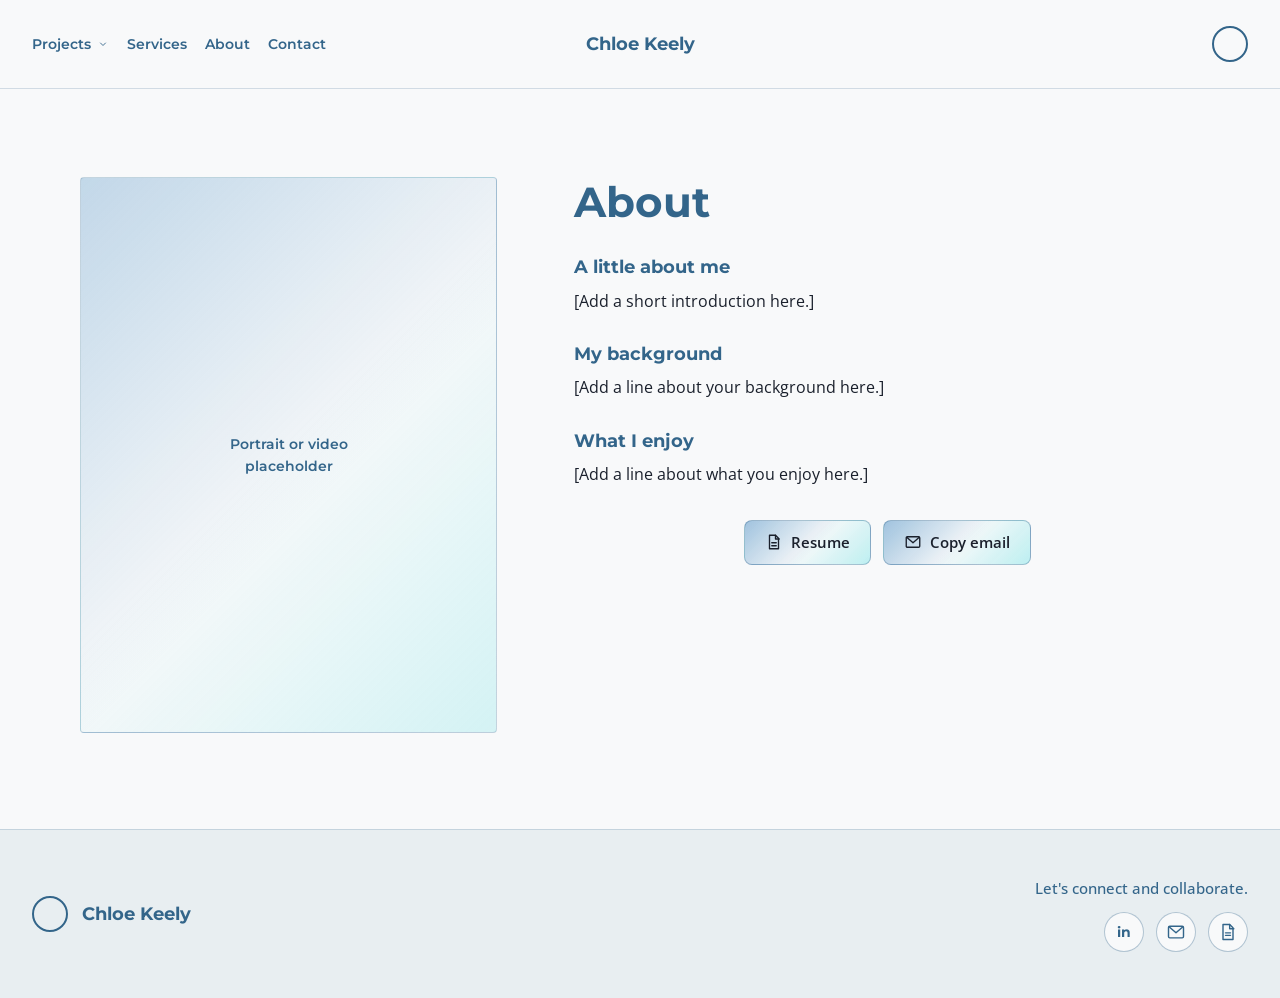
==== about.html @ 2e215265 "Mobile Header and Mobile Hover Views" ====
<!DOCTYPE html>
<html lang="en">
	<head>
		<meta charset="UTF-8">
		<meta name="viewport" content="width=device-width, initial-scale=1.0">
		<title>About | Chloe Keely</title>
		<link rel="stylesheet" href="./style.css">
	</head>
	<body>
		<header class="site-header">
			<nav class="site-nav" aria-label="Main navigation">
				<ul class="nav-links" id="main-menu">
					<li class="nav-item nav-item--dropdown">
						<a class="nav-dropdown-toggle" href="./index.html#projects">Projects<svg viewBox="0 0 24 24" aria-hidden="true" focusable="false"><path d="m7 10 5 5 5-5"></path></svg></a>
						<ul class="dropdown-menu" id="projects-menu">
							<li><a href="./portfolio-website.html#portfolio-website">Chloe Keely Portfolio Website</a></li>
							<li><a href="./friends-of-the-elephant-seal.html#friends-of-the-elephant-seal">Friends of the Elephant Seal</a></li>
							<li><a href="./meetthecreek.html#meet-the-creek">Meet the Creek</a></li>
							<li><a class="all-projects-link" href="./index.html#projects">All projects<svg viewBox="0 0 24 24" aria-hidden="true" focusable="false"><path d="M5 12h14m-6-6 6 6-6 6"></path></svg></a></li>
						</ul>
					</li>
					<li class="nav-item"><a href="./services.html">Services</a></li>
					<li><a href="./about.html">About</a></li>
					<li><a href="./index.html#contact">Contact</a></li>
				</ul>
				<a class="site-name" href="./index.html#home">Chloe Keely</a>
				<span class="nav-icon-placeholder" aria-hidden="true"></span>
				<button class="mobile-menu-toggle" type="button" aria-label="Open menu" aria-expanded="false" aria-controls="main-menu" data-mobile-menu-toggle>
					<svg viewBox="0 0 24 24" aria-hidden="true" focusable="false"><path d="M4 6h16M4 12h16M4 18h16"></path></svg>
				</button>
			</nav>
		</header>

		<main class="about-page">
			<section class="about-layout" id="about" aria-labelledby="about-title">
				<div class="about-portrait" role="img" aria-label="Portrait or video placeholder">
					<span>Portrait or video placeholder</span>
				</div>
				<div class="about-copy">
					<h1 id="about-title">About</h1>
					<section class="about-block">
						<h2>A little about me</h2>
						<p>[Add a short introduction here.]</p>
					</section>
					<section class="about-block">
						<h2>My background</h2>
						<p>[Add a line about your background here.]</p>
					</section>
					<section class="about-block">
						<h2>What I enjoy</h2>
						<p>[Add a line about what you enjoy here.]</p>
					</section>
					<div class="about-actions">
						<button class="about-action about-action--resume" type="button" disabled aria-label="Resume, PDF coming soon" title="Resume PDF coming soon"><svg viewBox="0 0 24 24" aria-hidden="true" focusable="false"><path d="M6 3h8l4 4v14H6z"></path><path d="M14 3v5h5M9 13h6M9 17h6"></path></svg><span>Resume</span></button>
						<button class="about-action about-action--copy" type="button" data-copy-email><svg viewBox="0 0 24 24" aria-hidden="true" focusable="false"><rect x="3" y="5" width="18" height="14" rx="1.5"></rect><path d="m4 6 8 7 8-7"></path></svg><span>Copy email</span></button>
					</div>
				</div>
			</section>
		</main>

		<div class="email-toast" id="email-copy-toast" role="status" aria-live="polite" aria-atomic="true" hidden>
			<svg class="email-toast-icon" viewBox="0 0 24 24" aria-hidden="true" focusable="false"><circle cx="12" cy="12" r="10"></circle><path d="m7.5 12.5 3 3 6-7"></path></svg>
			<span>Email copied to clipboard.</span>
		</div>

		<footer class="site-footer">
			<div class="footer-inner">
				<div class="footer-brand">
					<span class="nav-icon-placeholder" aria-hidden="true"></span>
					<span class="footer-name">Chloe Keely</span>
				</div>
				<div class="footer-contact">
					<p>Let's connect and collaborate.</p>
					<div class="footer-icons" role="group" aria-label="Contact icon placeholders">
						<span class="footer-icon-placeholder" role="img" aria-label="LinkedIn icon placeholder"><span aria-hidden="true">in</span></span>
						<span class="footer-icon-placeholder" role="img" aria-label="Email icon placeholder">
							<svg viewBox="0 0 24 24" aria-hidden="true" focusable="false">
								<rect x="3" y="5" width="18" height="14" rx="1.5"></rect>
								<path d="m4 6 8 7 8-7"></path>
							</svg>
						</span>
						<span class="footer-icon-placeholder" role="img" aria-label="Resume PDF icon placeholder">
							<svg viewBox="0 0 24 24" aria-hidden="true" focusable="false">
								<path d="M6 3h8l4 4v14H6z"></path>
								<path d="M14 3v5h5M9 13h6M9 16h6"></path>
							</svg>
						</span>
					</div>
				</div>
			</div>
		</footer>
		<script src="./script.js" defer></script>
	</body>
</html>
---- style.css ----
@import url('https://fonts.googleapis.com/css2?family=Montserrat:wght@600;700&family=Open+Sans:wght@400;500&display=swap');

:root {
	color-scheme: light;
	--color-canvas: #F8F9FA;
	--color-text: #1A202C;
	--color-structure: #33658A;
	--color-container: #33658A;
	--color-spotlight: #55DDE0;
	--color-interactive: #55DDE0;
	--font-body: 'Open Sans', sans-serif;
	--font-heading: 'Montserrat', sans-serif;
}

*,
*::before,
*::after {
	box-sizing: border-box;
}

html {
	min-width: 320px;
	scroll-behavior: smooth;
}

body {
	min-height: 100vh;
	margin: 0;
	background: var(--color-canvas);
	color: var(--color-text);
	font-family: var(--font-body);
	font-size: 16px;
	font-weight: 400;
	line-height: 1.6;
}

a {
	color: inherit;
	text-decoration: none;
}

a:focus-visible {
	outline: 3px solid var(--color-interactive);
	outline-offset: 4px;
}

.site-header {
	position: relative;
	z-index: 2;
	border-bottom: 1px solid rgb(51 101 138 / 20%);
}

.site-footer {
	border-top: 1px solid rgb(51 101 138 / 20%);
	background: #E8EEF1;
}

.footer-inner {
	display: flex;
	width: min(100% - 64px, 1280px);
	min-height: 168px;
	margin-inline: auto;
	padding-block: 32px;
	align-items: center;
	justify-content: space-between;
	gap: 32px;
}

.footer-brand {
	display: flex;
	align-items: center;
	gap: 14px;
}

.footer-name {
	color: var(--color-structure);
	font-family: var(--font-heading);
	font-size: 18px;
	font-weight: 700;
}

.footer-contact {
	display: flex;
	flex-direction: column;
	align-items: flex-end;
	gap: 12px;
}

.footer-contact p {
	margin: 0;
	color: var(--color-structure);
	font-size: 15px;
	font-weight: 500;
}

.footer-icons {
	display: flex;
	align-items: center;
	gap: 12px;
}

.footer-icon-placeholder {
	display: grid;
	width: 40px;
	height: 40px;
	place-items: center;
	border: 1px solid rgb(51 101 138 / 36%);
	border-radius: 50%;
	background: var(--color-canvas);
	color: var(--color-structure);
}

.footer-icon-placeholder > span {
	font-family: var(--font-heading);
	font-size: 14px;
	font-weight: 700;
}

.footer-icon-placeholder svg {
	width: 20px;
	height: 20px;
	fill: none;
	stroke: currentColor;
	stroke-linecap: round;
	stroke-linejoin: round;
	stroke-width: 1.7;
}

.site-nav {
	display: grid;
	width: min(100% - 64px, 1280px);
	min-height: 88px;
	margin-inline: auto;
	grid-template-columns: minmax(0, 1fr) auto minmax(0, 1fr);
	align-items: center;
}

.nav-links {
	display: flex;
	align-items: center;
	gap: 18px;
	margin: 0;
	padding: 0;
	list-style: none;
}

.nav-links > li {
	position: relative;
}

.nav-links > li > a,
.nav-dropdown-toggle,
.site-name {
	color: var(--color-structure);
	font-family: var(--font-heading);
	font-size: 14px;
	font-weight: 600;
}

.nav-links > li > a {
	display: inline-block;
	padding-block: 12px;
	transition: color 160ms ease;
}

.nav-dropdown-toggle {
	display: inline-flex;
	align-items: center;
	gap: 6px;
	padding: 12px 0;
	border: 0;
	background: transparent;
	cursor: pointer;
	transition: color 160ms ease;
}

.nav-links > li > a.nav-dropdown-toggle {
	display: inline-flex;
	padding-block: 12px;
}

.nav-dropdown-toggle svg {
	width: 12px;
	height: 12px;
	fill: none;
	stroke: currentColor;
	stroke-linecap: round;
	stroke-linejoin: round;
	stroke-width: 1.8;
	transition: transform 160ms ease;
}

.nav-item--dropdown.is-open > .nav-dropdown-toggle svg,
.nav-item--dropdown:has(> a.nav-dropdown-toggle:focus-visible) > .nav-dropdown-toggle svg {
	transform: rotate(180deg);
}

.nav-links > li > a:focus-visible,
.nav-dropdown-toggle:focus-visible {
	color: var(--color-container);
	font-weight: 700;
}

.site-name {
	justify-self: center;
	white-space: nowrap;
	font-size: 18px;
	font-weight: 700;
}

.nav-icon-placeholder {
	width: 36px;
	height: 36px;
	justify-self: end;
	border: 2px solid var(--color-structure);
	border-radius: 50%;
}

.dropdown-menu {
	position: absolute;
	top: 100%;
	left: -16px;
	display: grid;
	min-width: 190px;
	margin: 0;
	padding: 8px;
	border: 1px solid rgb(51 101 138 / 24%);
	border-radius: 4px;
	background: var(--color-canvas);
	box-shadow: 0 12px 28px rgb(51 101 138 / 12%);
	list-style: none;
	opacity: 0;
	pointer-events: none;
	transform: translateY(6px);
	transition: opacity 160ms ease, transform 160ms ease;
	visibility: hidden;
}

.nav-item--dropdown.is-open .dropdown-menu,
.nav-item--dropdown:has(> a.nav-dropdown-toggle:focus-visible) .dropdown-menu {
	opacity: 1;
	pointer-events: auto;
	transform: translateY(0);
	visibility: visible;
}

@media (hover: hover) and (pointer: fine) and (min-width: 761px) {
	.nav-item--dropdown:hover > .nav-dropdown-toggle svg {
		transform: rotate(180deg);
	}

	.nav-links > li > a:hover,
	.nav-dropdown-toggle:hover,
	.site-name:hover {
		color: var(--color-container);
		font-weight: 700;
	}

	.nav-item--dropdown:hover .dropdown-menu {
		opacity: 1;
		pointer-events: auto;
		transform: translateY(0);
		visibility: visible;
	}
}

.dropdown-menu a {
	display: block;
	padding: 8px 10px;
	border-radius: 2px;
	color: var(--color-text);
	font-size: 14px;
	line-height: 1.4;
}

.dropdown-menu .all-projects-link {
	display: flex;
	align-items: center;
	justify-content: flex-start;
	gap: 6px;
}

.all-projects-link svg {
	flex: 0 0 16px;
	width: 16px;
	height: 16px;
	fill: none;
	stroke: currentColor;
	stroke-linecap: round;
	stroke-linejoin: round;
	stroke-width: 1.8;
}

.dropdown-menu a:focus-visible {
	background:
		linear-gradient(135deg, rgb(38 120 183 / 26%), transparent 58%),
		linear-gradient(315deg, rgb(85 221 224 / 22%), transparent 52%),
		var(--color-canvas);
	color: var(--color-structure);
	font-weight: 700;
}

@media (hover: hover) and (pointer: fine) and (min-width: 761px) {
	.dropdown-menu a:hover {
		background:
			linear-gradient(135deg, rgb(38 120 183 / 26%), transparent 58%),
			linear-gradient(315deg, rgb(85 221 224 / 22%), transparent 52%),
			var(--color-canvas);
		color: var(--color-structure);
		font-weight: 700;
	}
}

.hero {
	padding: 104px 24px 92px;
	background:
		linear-gradient(to bottom, transparent 78%, var(--color-canvas) 100%),
		linear-gradient(135deg, rgb(38 120 183 / 16%), transparent 58%),
		linear-gradient(315deg, rgb(85 221 224 / 22%), transparent 52%),
		var(--color-canvas);
	text-align: center;
}

.project-page {
	width: min(100%, 1280px);
	margin-inline: auto;
	padding-inline: clamp(16px, 4vw, 64px);
}

.about-page {
	width: min(100% - 64px, 1120px);
	margin-inline: auto;
}

.about-layout {
	display: grid;
	grid-template-columns: minmax(220px, 0.8fr) minmax(0, 1.2fr);
	align-items: start;
	gap: clamp(32px, 6vw, 80px);
	padding-block: clamp(48px, 8vw, 88px) 96px;
}

.about-portrait {
	display: grid;
	width: 100%;
	aspect-ratio: 3 / 4;
	place-items: center;
	border: 1px solid rgb(51 101 138 / 24%);
	border-radius: 4px;
	background:
		linear-gradient(135deg, rgb(38 120 183 / 26%), transparent 58%),
		linear-gradient(315deg, rgb(85 221 224 / 22%), transparent 52%),
		var(--color-canvas);
	color: var(--color-structure);
	text-align: center;
}

.about-portrait span {
	max-width: 18ch;
	padding: 20px;
	font-family: var(--font-heading);
	font-size: 14px;
	font-weight: 600;
}

.about-copy h1 {
	margin: 0;
	color: var(--color-structure);
	font-family: var(--font-heading);
	font-size: 42px;
	font-weight: 700;
	line-height: 1.2;
}

.about-block {
	margin-top: 28px;
}

.about-block h2 {
	margin: 0 0 8px;
	color: var(--color-structure);
	font-family: var(--font-heading);
	font-size: 18px;
	font-weight: 700;
	line-height: 1.4;
}

.about-block p {
	margin: 0;
	font-size: 16px;
	line-height: 1.6;
}

.about-actions {
	display: flex;
	justify-content: center;
	flex-wrap: wrap;
	gap: 12px;
	margin-top: 32px;
}

.about-action {
	display: inline-flex;
	min-width: 124px;
	padding: 11px 20px;
	align-items: center;
	justify-content: center;
	gap: 8px;
	border: 1px solid var(--color-container);
	border-radius: 8px;
	background: var(--color-container);
	color: #FFFFFF;
	font-family: var(--font-body);
	font-size: 15px;
	font-weight: 600;
	line-height: 1.4;
}

.about-action svg {
	flex: 0 0 18px;
	width: 18px;
	height: 18px;
	fill: none;
	stroke: currentColor;
	stroke-linecap: round;
	stroke-linejoin: round;
	stroke-width: 1.8;
}

.about-action--copy {
	border-color: rgb(51 101 138 / 36%);
	background:
		linear-gradient(135deg, rgb(38 120 183 / 42%), transparent 58%),
		linear-gradient(315deg, rgb(85 221 224 / 36%), transparent 52%),
		var(--color-canvas);
	color: var(--color-text);
}

button.about-action:not(:disabled) {
	cursor: pointer;
}

button.about-action:hover {
	border-color: var(--color-interactive);
	background: var(--color-interactive);
	color: var(--color-text);
}

.about-action:focus-visible {
	outline: 3px solid var(--color-interactive);
	outline-offset: 3px;
}

.about-action:disabled {
	border-color: rgb(51 101 138 / 36%);
	background: #E8EEF1;
	color: var(--color-structure);
}

.about-action--resume:disabled {
	background:
		linear-gradient(135deg, rgb(38 120 183 / 42%), transparent 58%),
		linear-gradient(315deg, rgb(85 221 224 / 36%), transparent 52%),
		var(--color-canvas);
	color: var(--color-text);
}

.email-toast[hidden] {
	display: none;
}

.email-toast {
	position: fixed;
	right: 24px;
	bottom: 24px;
	z-index: 5;
	display: flex;
	max-width: min(400px, calc(100vw - 32px));
	align-items: center;
	gap: 10px;
	padding: 14px 18px;
	border: 1px solid rgb(51 101 138 / 20%);
	border-radius: 8px;
	background: #FFFFFF;
	box-shadow: 0 8px 24px rgb(51 101 138 / 16%);
	color: var(--color-text);
	opacity: 0;
	transform: translateY(8px);
	transition: opacity 180ms ease, transform 180ms ease;
}

.email-toast.is-visible {
	opacity: 1;
	transform: translateY(0);
}

.email-toast-icon {
	flex: 0 0 20px;
	width: 20px;
	height: 20px;
	fill: none;
	stroke: #237A57;
	stroke-linecap: round;
	stroke-linejoin: round;
	stroke-width: 1.8;
}

.project-hero {
	display: grid;
	grid-template-columns: minmax(0, 1.05fr) minmax(280px, 0.95fr);
	align-items: center;
	gap: clamp(32px, 6vw, 80px);
	padding-block: 80px 64px;
}

.project-hero h1 {
	margin: 0;
	color: var(--color-structure);
	font-family: var(--font-heading);
	font-size: 48px;
	font-weight: 700;
	line-height: 1.2;
}

.project-hero p {
	max-width: 66ch;
	margin: 20px 0 0;
	font-size: 18px;
	line-height: 1.65;
}

.project-hero-media {
	display: grid;
	width: 100%;
	aspect-ratio: 4 / 3;
	place-items: center;
	border: 1px solid rgb(51 101 138 / 24%);
	border-radius: 4px;
	background:
		linear-gradient(135deg, rgb(38 120 183 / 26%), transparent 58%),
		linear-gradient(315deg, rgb(85 221 224 / 22%), transparent 52%),
		var(--color-canvas);
	color: var(--color-structure);
}

.project-hero-media span {
	font-family: var(--font-heading);
	font-size: 14px;
	font-weight: 600;
}

.project-facts {
	display: grid;
	grid-template-columns: repeat(3, minmax(0, 1fr));
	gap: 20px;
}

.project-fact {
	min-height: 168px;
	padding: 24px;
	border: 1px solid rgb(51 101 138 / 24%);
	border-top: 4px solid var(--color-interactive);
	border-radius: 4px;
	background: #FFFFFF;
	text-align: center;
}

.project-fact h2 {
	margin: 0;
	color: var(--color-structure);
	font-family: var(--font-heading);
	font-size: 18px;
	font-weight: 700;
	line-height: 1.4;
}

.project-fact p {
	margin: 12px 0 0;
	font-size: 15px;
	line-height: 1.55;
}

.project-overview {
	display: grid;
	grid-template-columns: minmax(180px, 1fr) minmax(0, 2fr);
	gap: 32px;
	margin-top: 64px;
	padding-block: 32px 40px;
	border-top: 1px solid rgb(51 101 138 / 24%);
	border-bottom: 1px solid rgb(51 101 138 / 24%);
}

.project-overview h2 {
	margin: 0;
	color: var(--color-structure);
	font-family: var(--font-heading);
	font-size: 28px;
	font-weight: 700;
	line-height: 1.3;
}

.project-overview p {
	max-width: 68ch;
	margin: 0;
	font-size: 16px;
	line-height: 1.7;
}

.project-copy-section {
	max-width: 76ch;
}

.project-detail-section {
	padding-block: 40px;
}

.project-copy-section h2 {
	margin: 0;
	color: var(--color-structure);
	font-family: var(--font-heading);
	font-size: 28px;
	font-weight: 700;
	line-height: 1.3;
}

.project-copy-section p {
	margin: 16px 0 0;
	font-size: 16px;
	line-height: 1.7;
}

.services-page {
	width: min(100% - 64px, 1120px);
	margin-inline: auto;
}

.services-overview {
	position: relative;
	isolation: isolate;
}

.services-overview::before {
	position: absolute;
	z-index: -1;
	top: 0;
	bottom: 0;
	left: 50%;
	width: 100vw;
	transform: translateX(-50%);
	background:
		linear-gradient(to bottom, transparent 78%, var(--color-canvas) 100%),
		linear-gradient(135deg, rgb(38 120 183 / 16%), transparent 58%),
		linear-gradient(315deg, rgb(85 221 224 / 22%), transparent 52%),
		var(--color-canvas);
	content: "";
}

.services-hero {
	display: grid;
	grid-template-columns: 1fr;
	align-items: start;
	gap: 16px;
	padding-block: 80px 32px;
}

.services-hero h1 {
	margin: 0;
	color: var(--color-structure);
	font-family: var(--font-heading);
	font-size: 48px;
	font-weight: 700;
	line-height: 1.2;
}

.services-hero p {
	margin: 0;
	font-size: 18px;
	line-height: 1.65;
}

.service-list {
	display: grid;
	grid-template-columns: repeat(3, minmax(0, 1fr));
	gap: 20px;
	padding-block: 16px 72px;
}

.service-card {
	min-height: 220px;
	padding: 28px 24px;
	border: 1px solid rgb(51 101 138 / 24%);
	border-top: 4px solid var(--service-color, var(--color-interactive));
	border-radius: 4px;
	background: #FFFFFF;
	text-align: center;
}

.service-card--ux-design {
	--service-color: #736ED1;
}

.service-card--content-design {
	--service-color: #1B8BBB;
}

.service-card--technical-writing {
	--service-color: #08A5A3;
}

.service-card h2 {
	margin: 0;
	color: var(--service-color, var(--color-structure));
	font-family: var(--font-heading);
	font-size: 20px;
	font-weight: 700;
	line-height: 1.4;
}

.service-card p {
	margin: 14px 0 0;
	font-size: 15px;
	line-height: 1.6;
}

.work-history {
	padding-block: 40px 80px;
	border-top: 1px solid rgb(51 101 138 / 24%);
}

.work-history > h2 {
	margin: 0 0 28px;
	color: var(--color-structure);
	font-family: var(--font-heading);
	font-size: 32px;
	font-weight: 700;
	line-height: 1.3;
}

.experience + .experience {
	margin-top: 32px;
}

.experience-header {
	display: grid;
	grid-template-columns: auto auto minmax(0, 1fr);
	align-items: center;
	gap: 12px;
	margin-bottom: 16px;
}

.experience-heading {
	min-width: 0;
}

.experience-header h3 {
	margin: 0;
	color: #2678B7;
	font-family: var(--font-heading);
	font-size: 20px;
	font-weight: 700;
	line-height: 1.4;
}

.experience-dates {
	margin: 0;
	justify-self: end;
	padding: 6px 12px;
	border: 1px solid rgb(51 101 138 / 36%);
	border-radius: 999px;
	background: transparent;
	color: var(--color-text);
	font-size: 13px;
	font-weight: 400;
	line-height: 1.4;
	text-align: center;
	white-space: nowrap;
}

.experience-description {
	padding: 22px 24px;
	border: 1px solid rgb(51 101 138 / 24%);
	border-radius: 4px;
	background: #FFFFFF;
}

.experience-summary {
	margin: 0;
	font-size: 15px;
	line-height: 1.6;
}

.experience-description details {
	margin-top: 12px;
}

.experience-description summary {
	display: flex;
	width: fit-content;
	align-items: center;
	gap: 8px;
	color: #2678B7;
	cursor: pointer;
	font-size: 14px;
	font-weight: 600;
}

.experience-description summary::after {
	content: "+";
	font-size: 18px;
	line-height: 1;
}

.experience-description details[open] summary::after {
	content: "-";
}

.experience-description details ul {
	display: grid;
	gap: 8px;
	margin: 14px 0 0;
	padding-left: 20px;
	font-size: 14px;
}

.experience-meta,
.experience-meta-group {
	display: flex;
	align-items: center;
	flex-wrap: wrap;
	gap: 8px;
}

.experience-meta {
	justify-content: space-between;
	gap: 14px 24px;
	margin-top: 18px;
	padding-top: 16px;
	border-top: 1px solid rgb(51 101 138 / 24%);
}

.experience-meta-group {
	gap: 8px;
}

.experience-tags {
	display: flex;
	align-items: center;
	gap: 6px;
}

.experience-label {
	font-size: 13px;
	font-weight: 700;
}

.project-link {
	color: #2678B7;
	font-size: 13px;
	font-weight: 600;
	line-height: 1.3;
	text-decoration: underline;
	text-underline-offset: 3px;
}

.tag-label {
	display: grid;
	width: 28px;
	height: 28px;
	flex: 0 0 28px;
	place-items: center;
	border: 1px solid var(--service-color);
	border-radius: 4px;
	background:
		linear-gradient(135deg, rgb(var(--service-color-rgb) / 14%) 0%, transparent 78%),
		#F8F9FA;
	color: var(--service-color);
	font-family: var(--font-heading);
	font-size: 12px;
	font-weight: 700;
	line-height: 1;
}

.tag-label--design {
	--service-color: #736ED1;
	--service-color-rgb: 115 110 209;
}

.tag-label--content-design {
	--service-color: #1B8BBB;
	--service-color-rgb: 27 139 187;
}

.tag-label--technical-writing {
	--service-color: #08A5A3;
	--service-color-rgb: 8 165 163;
}

.project-link:hover {
	color: var(--color-structure);
}

.project-link:focus-visible,
.experience-description summary:focus-visible {
	outline: 3px solid var(--color-interactive);
	outline-offset: 3px;
}

.project-timeline {
	position: relative;
	margin: 16px 0 0;
	padding: 0;
	list-style: none;
}

.project-timeline::before {
	position: absolute;
	top: 22px;
	bottom: 22px;
	left: 21px;
	width: 2px;
	background: rgb(51 101 138 / 35%);
	content: "";
}

.timeline-stage {
	position: relative;
	display: grid;
	grid-template-columns: 44px minmax(0, 1fr);
	column-gap: 20px;
	padding-bottom: 28px;
}

.timeline-stage:last-child {
	padding-bottom: 0;
}

.timeline-number {
	position: relative;
	z-index: 1;
	display: grid;
	width: 44px;
	height: 44px;
	place-items: center;
	border-radius: 50%;
	background: #2678B7;
	color: var(--color-canvas);
	font-family: var(--font-heading);
	font-size: 16px;
	font-weight: 700;
}

.timeline-entry {
	min-width: 0;
	padding-top: 7px;
}

.timeline-entry h3 {
	margin: 0;
	color: var(--color-structure);
	font-family: var(--font-heading);
	font-size: 20px;
	font-weight: 700;
	line-height: 1.4;
}

.timeline-details {
	margin-top: 14px;
}

.timeline-details > :first-child {
	margin-top: 0;
}

.timeline-details > :last-child {
	margin-bottom: 0;
}

.timeline-details img,
.timeline-details video {
	display: block;
	max-width: 100%;
	height: auto;
}

.timeline-details figure {
	max-width: 100%;
	margin-inline: 0;
}

.hero h1 {
	margin: 0;
	color: var(--color-structure);
	font-family: var(--font-heading);
	font-size: 42px;
	font-weight: 700;
	line-height: 1.2;
}

.hero-subtitle {
	margin: 16px 0 0;
	color: var(--color-text);
	font-size: 16px;
	line-height: 1.6;
}

.portfolio {
	display: grid;
	width: min(100% - 64px, 1040px);
	margin: 0 auto;
	padding-bottom: 104px;
	grid-template-columns: repeat(2, minmax(0, 1fr));
	gap: 28px;
}

.project-card {
	position: relative;
	overflow: hidden;
	min-width: 0;
	border: 1px solid rgb(51 101 138 / 36%);
	border-radius: 4px;
	background: #E8EEF1;
	aspect-ratio: 4 / 3;
	isolation: isolate;
}

.project-card-link {
	position: absolute;
	inset: 0;
	display: block;
	color: inherit;
	text-decoration: none;
}

.project-image {
	position: absolute;
	inset: 0;
	background: var(--color-canvas);
}

.project-tag {
	display: inline-flex;
	width: fit-content;
	align-items: center;
	padding: 4px 9px;
	border-radius: 2px;
	background: var(--color-spotlight);
	color: var(--color-structure);
	font-family: var(--font-heading);
	font-size: 12px;
	font-weight: 700;
	letter-spacing: 0.05em;
	line-height: 1.4;
}

.project-description {
	position: absolute;
	inset: 0;
	display: flex;
	flex-direction: column;
	justify-content: center;
	padding: 32px;
	background:
		linear-gradient(135deg, rgb(38 120 183 / 26%), transparent 58%),
		linear-gradient(315deg, rgb(85 221 224 / 22%), transparent 52%),
		var(--color-canvas);
	color: var(--color-structure);
	opacity: 0;
	transition: opacity 200ms ease;
}

.project-card:hover .project-description,
.project-card:focus-within .project-description {
	opacity: 1;
}

.project-description h2 {
	margin: 0 0 12px;
	color: var(--color-structure);
	font-family: var(--font-heading);
	font-size: 28px;
	font-weight: 600;
	line-height: 1.3;
}

.project-description p {
	max-width: 38ch;
	margin: 0;
	font-size: 16px;
	line-height: 1.6;
}

@media (max-width: 960px) {
	.site-nav {
		width: min(100% - 40px, 600px);
		min-height: 76px;
		grid-template-columns: minmax(0, 1fr) auto minmax(0, 1fr);
		row-gap: 0;
	}

	.nav-links {
		grid-column: 1 / -1;
		grid-row: 2;
		justify-content: center;
		gap: clamp(14px, 4vw, 28px);
		padding-bottom: 14px;
	}

	.site-name {
		grid-column: 2;
		grid-row: 1;
		justify-self: center;
	}

	.nav-icon-placeholder {
		grid-column: 3;
		grid-row: 1;
	}

	.footer-inner {
		width: min(100% - 40px, 600px);
		min-height: 148px;
	}
}

@media (max-width: 760px) {

	.hero {
		padding-block: 76px 68px;
	}

	.portfolio {
		width: min(100% - 40px, 600px);
		gap: 20px;
	}

	.project-description {
		padding: 24px;
	}

	.project-description h2 {
		font-size: 24px;
	}

	.project-hero {
		grid-template-columns: 1fr;
		gap: 28px;
		padding-block: 64px 48px;
	}

	.services-page {
		width: min(100% - 40px, 600px);
	}

	.services-hero {
		grid-template-columns: 1fr;
		gap: 20px;
		padding-block: 60px 24px;
	}

	.services-overview::before {
		bottom: 0;
	}

	.services-hero h1 {
		font-size: 40px;
	}

	.services-hero p {
		font-size: 16px;
	}

	.services-page .experience-header {
		grid-template-columns: max-content max-content;
		justify-content: start;
		gap: 8px;
	}

	.services-page .experience-tags {
		gap: 4px;
	}

	.services-page .experience-dates {
		grid-column: 1 / -1;
		justify-self: start;
		padding: 0;
		border: 0;
		text-align: left;
		white-space: normal;
	}

	.services-page .tag-label {
		width: 24px;
		height: 24px;
		flex-basis: 24px;
		font-size: 10px;
	}

	.service-list {
		grid-template-columns: 1fr;
		gap: 14px;
		padding-block: 12px 48px;
	}

	.service-card {
		min-height: 0;
		padding: 24px 20px;
	}

	.work-history {
		padding-block: 32px 56px;
	}

	.work-history > h2 {
		margin-bottom: 20px;
		font-size: 28px;
	}

	.experience-description {
		padding: 18px;
	}

	.experience-meta {
		align-items: flex-start;
		flex-direction: column;
	}

	.about-page {
		width: min(100% - 40px, 600px);
	}

	.about-layout {
		grid-template-columns: minmax(0, 1fr);
		gap: 32px;
		padding-block: 44px 64px;
	}

	.about-portrait {
		width: min(100%, 280px);
		margin-inline: auto;
	}

	.about-copy h1 {
		font-size: 36px;
	}

	.project-facts {
		gap: 14px;
	}

	.project-fact {
		min-height: 0;
		padding: 20px 16px;
	}

	.project-overview {
		grid-template-columns: 1fr;
		gap: 16px;
		margin-top: 40px;
		padding-block: 28px 32px;
	}

	.timeline-stage {
		column-gap: 16px;
		padding-bottom: 24px;
	}

	.project-detail-section {
		padding-block: 32px;
	}
}

@media (max-width: 360px) {
	.services-page .experience-header {
		column-gap: 6px;
	}

	.services-page .experience-header h3 {
		font-size: 18px;
	}

	.services-page .experience-tags {
		gap: 3px;
	}

	.services-page .tag-label {
		width: 20px;
		height: 20px;
		flex-basis: 20px;
		font-size: 10px;
	}
}

@media (max-width: 520px) {
	.footer-inner {
		width: calc(100% - 32px);
		padding-block: 28px;
		align-items: flex-start;
		flex-direction: column;
		gap: 24px;
	}

	.footer-contact {
		align-items: flex-start;
	}

	.site-nav {
		width: calc(100% - 32px);
	}

	.nav-links {
		justify-content: space-between;
		gap: 8px;
	}

	.nav-links > li > a {
		font-size: 12px;
	}

	.nav-dropdown-toggle {
		font-size: 12px;
	}

	.about-page {
		width: calc(100% - 32px);
	}

	.about-layout {
		padding-block: 36px 48px;
	}

	.email-toast {
		right: 16px;
		bottom: 16px;
		left: 16px;
		max-width: none;
		padding: 12px 14px;
	}

	.hero {
		padding-block: 64px 56px;
	}

	.hero h1 {
		font-size: 36px;
	}

	.project-hero {
		padding-block: 52px 40px;
	}

	.project-hero h1 {
		font-size: 36px;
	}

	.project-hero p {
		margin-top: 16px;
		font-size: 16px;
	}

	.project-facts {
		grid-template-columns: 1fr;
		gap: 12px;
	}

	.project-fact {
		padding: 18px 16px;
	}

	.project-fact p {
		max-width: 36ch;
		margin-inline: auto;
	}

	.project-overview h2 {
		font-size: 24px;
	}

	.project-copy-section h2 {
		font-size: 24px;
	}

	.timeline-stage {
		grid-template-columns: 40px minmax(0, 1fr);
		column-gap: 12px;
		padding-bottom: 20px;
	}

	.project-timeline::before {
		left: 19px;
	}

	.timeline-number {
		width: 40px;
		height: 40px;
		font-size: 15px;
	}

	.timeline-entry {
		padding-top: 5px;
	}

	.timeline-entry h3 {
		font-size: 18px;
	}

	.timeline-details {
		margin-top: 10px;
	}

	.portfolio {
		width: calc(100% - 32px);
		grid-template-columns: 1fr;
		gap: 18px;
		padding-bottom: 64px;
	}

	.project-card {
		aspect-ratio: 4 / 3;
	}
}

@media (hover: none), (max-width: 760px) {
	.project-description {
		justify-content: flex-end;
		padding: 24px;
		background:
			linear-gradient(135deg, rgb(38 120 183 / 26%), transparent 58%),
			linear-gradient(315deg, rgb(85 221 224 / 22%), transparent 52%),
			var(--color-canvas);
		opacity: 1;
	}

	.project-description h2 {
		margin-bottom: 6px;
		font-size: 24px;
	}

	.project-description p {
		font-size: 14px;
		line-height: 1.4;
	}
}

@media (prefers-reduced-motion: reduce) {
	*,
	*::before,
	*::after {
		scroll-behavior: auto !important;
		transition-duration: 0.01ms !important;
	}
}

.mobile-menu-toggle {
	display: none;
	width: 44px;
	height: 44px;
	padding: 9px;
	place-items: center;
	border: 1px solid rgb(51 101 138 / 36%);
	border-radius: 4px;
	background: transparent;
	color: var(--color-structure);
	cursor: pointer;
}

.mobile-menu-toggle svg {
	width: 24px;
	height: 24px;
	fill: none;
	stroke: currentColor;
	stroke-linecap: round;
	stroke-width: 2;
}

.mobile-menu-toggle:focus-visible {
	outline: 3px solid var(--color-interactive);
	outline-offset: 3px;
}

@media (max-width: 760px) {
	.site-nav {
		grid-template-columns: 44px minmax(0, 1fr) 44px;
	}

	.site-nav.has-mobile-menu {
		row-gap: 0;
	}

	.site-nav .nav-icon-placeholder {
		grid-column: 1;
		grid-row: 1;
		justify-self: start;
	}

	.site-nav .site-name {
		grid-column: 2;
		grid-row: 1;
	}

	.site-nav .mobile-menu-toggle {
		grid-column: 3;
		grid-row: 1;
		justify-self: end;
	}

	.site-nav.has-mobile-menu .mobile-menu-toggle {
		display: grid;
	}

	.site-nav .nav-links {
		grid-column: 1 / -1;
		grid-row: 2;
		align-items: stretch;
		flex-direction: column;
		gap: 0;
		padding: 8px 0 12px;
		border-top: 1px solid rgb(51 101 138 / 20%);
	}

	.site-nav.has-mobile-menu:not(.is-menu-open) .nav-links {
		display: none;
	}

	.site-nav .nav-links > li > a,
	.site-nav .nav-dropdown-toggle {
		width: 100%;
		padding: 12px 4px;
		font-size: 14px;
	}

	.site-nav .dropdown-menu {
		display: none;
	}

	.site-nav .nav-item--dropdown.is-open > .dropdown-menu {
		position: static;
		display: grid;
		min-width: 0;
		margin: 0 0 8px 12px;
		padding: 0 0 0 8px;
		border: 0;
		border-left: 2px solid rgb(51 101 138 / 24%);
		border-radius: 0;
		background: transparent;
		box-shadow: none;
		opacity: 1;
		pointer-events: auto;
		transform: none;
		visibility: visible;
	}
}
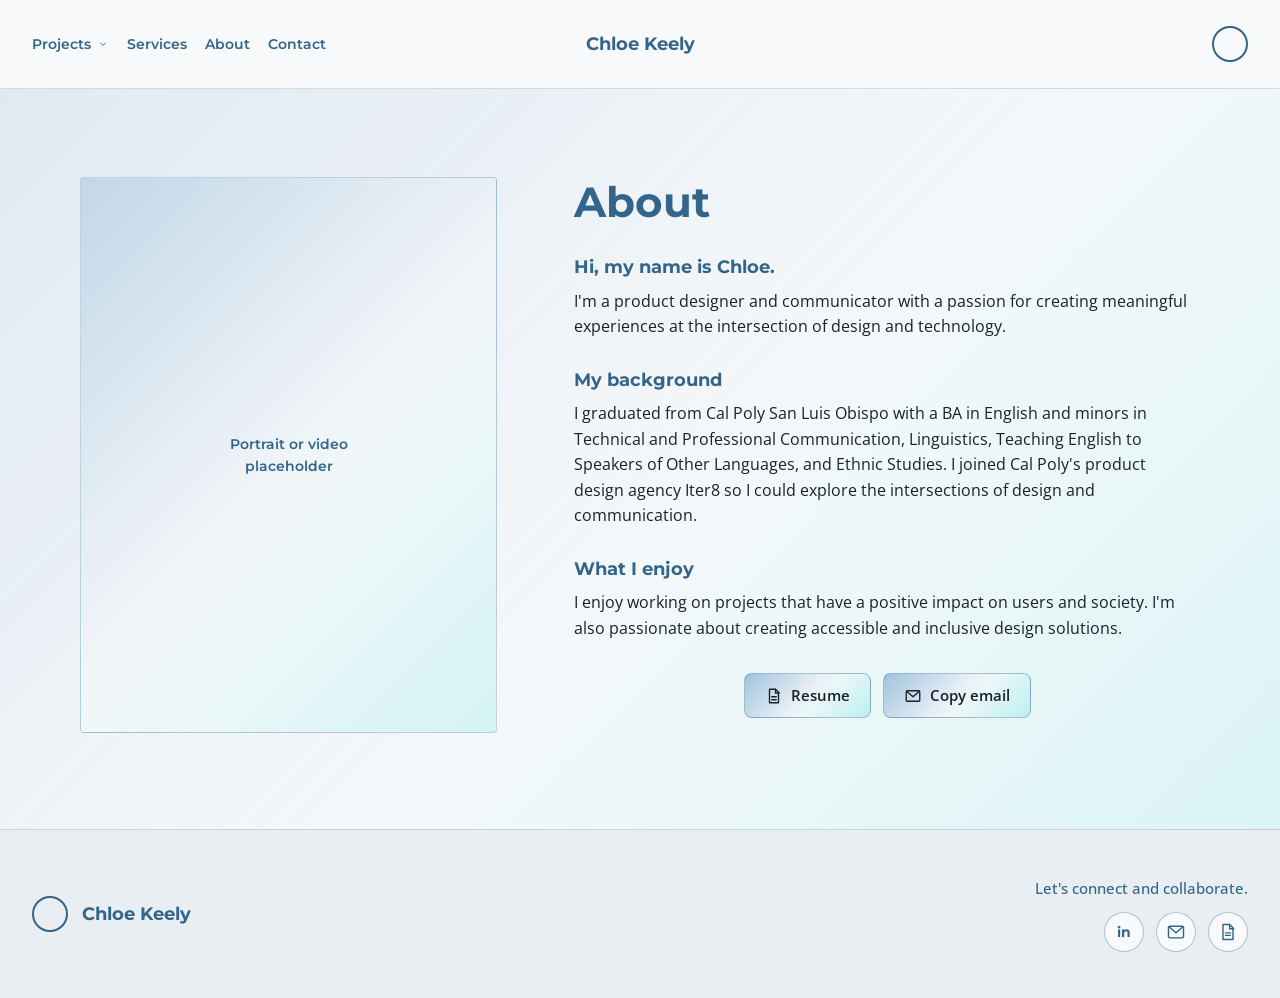
==== commit a72414e3: "Minor Cosmetics + Markdown Experimentation" ====
--- a/about.html
+++ b/about.html
@@ -13,7 +13,7 @@
 					<li class="nav-item nav-item--dropdown">
 						<a class="nav-dropdown-toggle" href="./index.html#projects">Projects<svg viewBox="0 0 24 24" aria-hidden="true" focusable="false"><path d="m7 10 5 5 5-5"></path></svg></a>
 						<ul class="dropdown-menu" id="projects-menu">
-							<li><a href="./portfolio-website.html#portfolio-website">Chloe Keely Portfolio Website</a></li>
+							<li><a href="./portfolio-website.html#portfolio-website">Vibecoded Portfolio Site</a></li>
 							<li><a href="./friends-of-the-elephant-seal.html#friends-of-the-elephant-seal">Friends of the Elephant Seal</a></li>
 							<li><a href="./meetthecreek.html#meet-the-creek">Meet the Creek</a></li>
 							<li><a class="all-projects-link" href="./index.html#projects">All projects<svg viewBox="0 0 24 24" aria-hidden="true" focusable="false"><path d="M5 12h14m-6-6 6 6-6 6"></path></svg></a></li>
@@ -21,7 +21,7 @@
 					</li>
 					<li class="nav-item"><a href="./services.html">Services</a></li>
 					<li><a href="./about.html">About</a></li>
-					<li><a href="./index.html#contact">Contact</a></li>
+					<li><a href="./contact.html">Contact</a></li>
 				</ul>
 				<a class="site-name" href="./index.html#home">Chloe Keely</a>
 				<span class="nav-icon-placeholder" aria-hidden="true"></span>
@@ -39,16 +39,16 @@
 				<div class="about-copy">
 					<h1 id="about-title">About</h1>
 					<section class="about-block">
-						<h2>A little about me</h2>
-						<p>[Add a short introduction here.]</p>
+						<h2>Hi, my name is Chloe.</h2>
+						<p>I'm a product designer and communicator with a passion for creating meaningful experiences at the intersection of design and technology.</p>
 					</section>
 					<section class="about-block">
 						<h2>My background</h2>
-						<p>[Add a line about your background here.]</p>
+						<p>I graduated from Cal Poly San Luis Obispo with a BA in English and minors in Technical and Professional Communication, Linguistics, Teaching English to Speakers of Other Languages, and Ethnic Studies. I joined Cal Poly's product design agency Iter8 so I could explore the intersections of design and communication.</p>
 					</section>
 					<section class="about-block">
 						<h2>What I enjoy</h2>
-						<p>[Add a line about what you enjoy here.]</p>
+						<p>I enjoy working on projects that have a positive impact on users and society. I'm also passionate about creating accessible and inclusive design solutions.</p>
 					</section>
 					<div class="about-actions">
 						<button class="about-action about-action--resume" type="button" disabled aria-label="Resume, PDF coming soon" title="Resume PDF coming soon"><svg viewBox="0 0 24 24" aria-hidden="true" focusable="false"><path d="M6 3h8l4 4v14H6z"></path><path d="M14 3v5h5M9 13h6M9 17h6"></path></svg><span>Resume</span></button>
--- a/style.css
+++ b/style.css
@@ -328,12 +328,67 @@
 }
 
 .about-page {
+	background:
+		linear-gradient(135deg, rgb(38 120 183 / 12%), transparent 58%),
+		linear-gradient(315deg, rgb(85 221 224 / 18%), transparent 52%);
+}
+
+.contact-page {
+	display: grid;
+	min-height: min(620px, calc(100svh - 220px));
+	padding: clamp(64px, 11vw, 128px) 24px;
+	place-items: center;
+	background:
+		linear-gradient(135deg, rgb(38 120 183 / 12%), transparent 58%),
+		linear-gradient(315deg, rgb(85 221 224 / 18%), transparent 52%);
+	text-align: center;
+}
+
+.contact-content {
+	width: min(100%, 720px);
+}
+
+.contact-eyebrow {
+	margin: 0 0 16px;
+	color: var(--color-structure);
+	font-size: 13px;
+	font-weight: 700;
+	letter-spacing: 0.08em;
+}
+
+.contact-content h1 {
+	margin: 0;
+	color: var(--color-structure);
+	font-family: var(--font-heading);
+	font-size: 42px;
+	font-weight: 700;
+	line-height: 1.2;
+}
+
+.contact-intro {
+	max-width: 58ch;
+	margin: 20px auto 0;
+	font-size: 17px;
+	line-height: 1.7;
+}
+
+.contact-actions {
+	display: flex;
+	justify-content: center;
+	flex-wrap: wrap;
+	gap: 12px;
+	margin-top: 32px;
+}
+
+.about-action .linkedin-icon {
+	fill: currentColor;
+	stroke: none;
+}
+
+.about-layout {
+	display: grid;
 	width: min(100% - 64px, 1120px);
 	margin-inline: auto;
-}
-
-.about-layout {
-	display: grid;
 	grid-template-columns: minmax(220px, 0.8fr) minmax(0, 1.2fr);
 	align-items: start;
 	gap: clamp(32px, 6vw, 80px);
@@ -440,7 +495,8 @@
 	cursor: pointer;
 }
 
-button.about-action:hover {
+button.about-action:hover,
+a.about-action--copy:hover {
 	border-color: var(--color-interactive);
 	background: var(--color-interactive);
 	color: var(--color-text);
@@ -956,7 +1012,7 @@
 
 .timeline-entry h3 {
 	margin: 0;
-	color: var(--color-structure);
+	color: #2678B7;
 	font-family: var(--font-heading);
 	font-size: 20px;
 	font-weight: 700;
@@ -1225,10 +1281,11 @@
 	}
 
 	.about-page {
+		width: 100%;
+	}
+
+	.about-layout {
 		width: min(100% - 40px, 600px);
-	}
-
-	.about-layout {
 		grid-template-columns: minmax(0, 1fr);
 		gap: 32px;
 		padding-block: 44px 64px;
@@ -1321,7 +1378,7 @@
 	}
 
 	.about-page {
-		width: calc(100% - 32px);
+		width: 100%;
 	}
 
 	.about-layout {
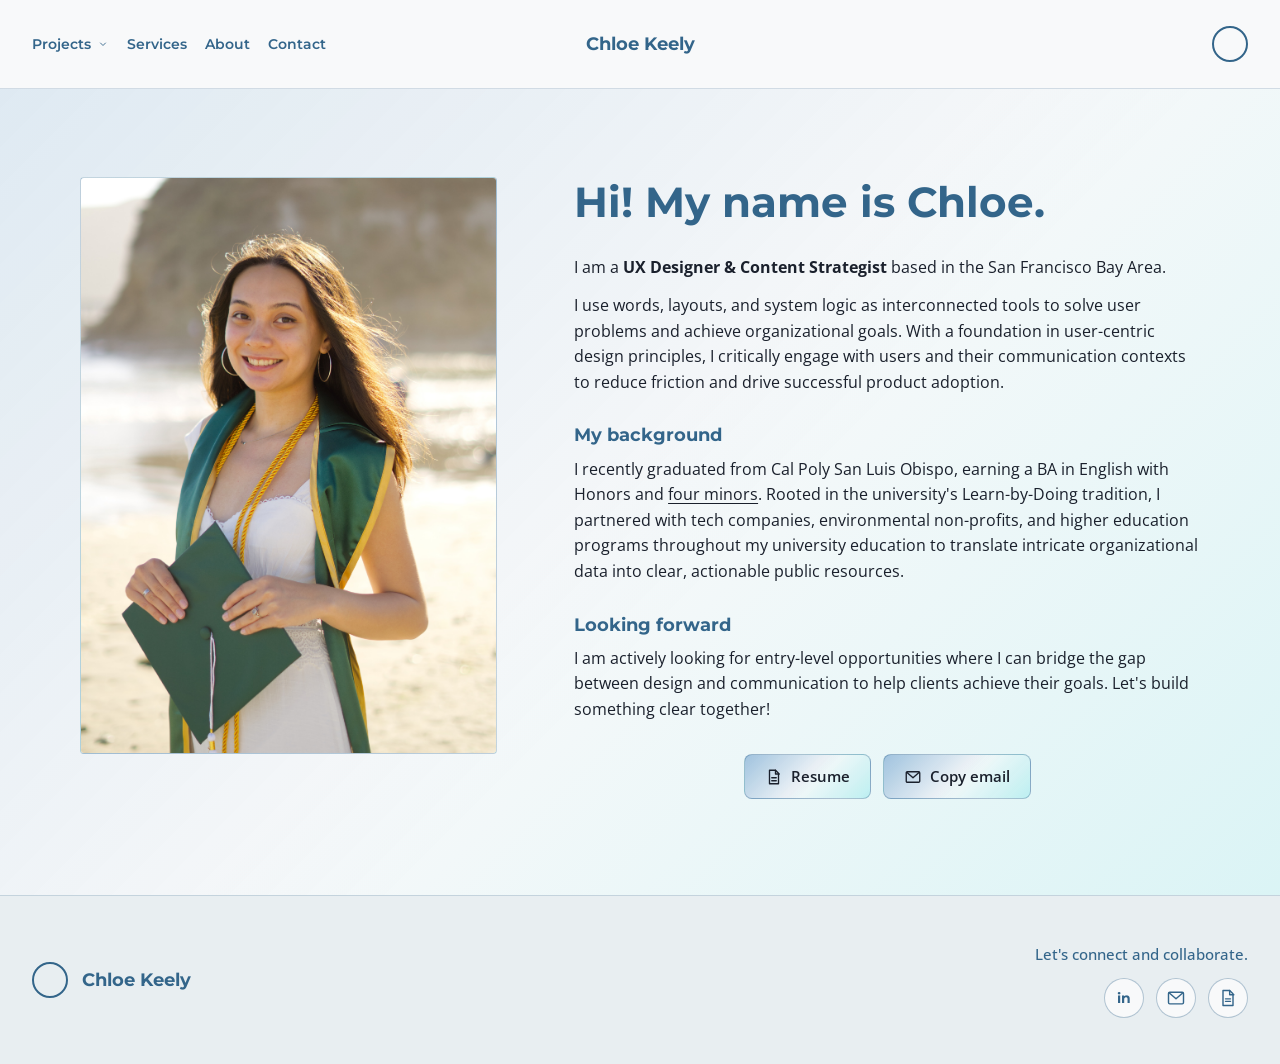
==== commit 3d0db5bf: "About Page Content (After Meltdown)" ====
--- a/about.html
+++ b/about.html
@@ -33,22 +33,22 @@
 
 		<main class="about-page">
 			<section class="about-layout" id="about" aria-labelledby="about-title">
-				<div class="about-portrait" role="img" aria-label="Portrait or video placeholder">
-					<span>Portrait or video placeholder</span>
+				<div class="about-portrait">
+					<img src="./Media/Chloe_Keely_Headshot.jpg" alt="Picture of me (Chloe Keely). I am wearing a white dress, a green graduation stole, and gold graduation cords. I am holding a green graduation cap in my hands.">
 				</div>
 				<div class="about-copy">
-					<h1 id="about-title">About</h1>
+					<h1 id="about-title">Hi! My name is Chloe.</h1>
 					<section class="about-block">
-						<h2>Hi, my name is Chloe.</h2>
-						<p>I'm a product designer and communicator with a passion for creating meaningful experiences at the intersection of design and technology.</p>
+						<p>I am a <strong>UX Designer & Content Strategist</strong> based in the San Francisco Bay Area.</p>
+						<p>I use words, layouts, and system logic as interconnected tools to solve user problems and achieve organizational goals. With a foundation in user-centric design principles, I critically engage with users and their communication contexts to reduce friction and drive successful product adoption.</p>
 					</section>
 					<section class="about-block">
 						<h2>My background</h2>
-						<p>I graduated from Cal Poly San Luis Obispo with a BA in English and minors in Technical and Professional Communication, Linguistics, Teaching English to Speakers of Other Languages, and Ethnic Studies. I joined Cal Poly's product design agency Iter8 so I could explore the intersections of design and communication.</p>
+						<p>I recently graduated from Cal Poly San Luis Obispo, earning a BA in English with Honors and <span class="minor-tooltip" data-minor-tooltip><button class="minor-tooltip-trigger" type="button" aria-expanded="false" aria-controls="minor-tooltip-list" aria-describedby="minor-tooltip-list">four minors</button><span class="minor-tooltip-panel" id="minor-tooltip-list" role="tooltip" hidden><span role="list"><span role="listitem">Technical and Professional Communication</span><span role="listitem">Linguistics</span><span role="listitem">Teaching English to Speakers of Other Languages</span><span role="listitem">Ethnic Studies</span></span></span></span>. Rooted in the university's Learn-by-Doing tradition, I partnered with tech companies, environmental non-profits, and higher education programs throughout my university education to translate intricate organizational data into clear, actionable public resources.</p>
 					</section>
 					<section class="about-block">
-						<h2>What I enjoy</h2>
-						<p>I enjoy working on projects that have a positive impact on users and society. I'm also passionate about creating accessible and inclusive design solutions.</p>
+						<h2>Looking forward</h2>
+						<p>I am actively looking for entry-level opportunities where I can bridge the gap between design and communication to help clients achieve their goals. Let's build something clear together!</p>
 					</section>
 					<div class="about-actions">
 						<button class="about-action about-action--resume" type="button" disabled aria-label="Resume, PDF coming soon" title="Resume PDF coming soon"><svg viewBox="0 0 24 24" aria-hidden="true" focusable="false"><path d="M6 3h8l4 4v14H6z"></path><path d="M14 3v5h5M9 13h6M9 17h6"></path></svg><span>Resume</span></button>
--- a/style.css
+++ b/style.css
@@ -398,7 +398,7 @@
 .about-portrait {
 	display: grid;
 	width: 100%;
-	aspect-ratio: 3 / 4;
+	aspect-ratio: 4024 / 5564;
 	place-items: center;
 	border: 1px solid rgb(51 101 138 / 24%);
 	border-radius: 4px;
@@ -410,12 +410,11 @@
 	text-align: center;
 }
 
-.about-portrait span {
-	max-width: 18ch;
-	padding: 20px;
-	font-family: var(--font-heading);
-	font-size: 14px;
-	font-weight: 600;
+.about-portrait img {
+	width: 100%;
+	height: 100%;
+	border-radius: 3px;
+	object-fit: cover;
 }
 
 .about-copy h1 {
@@ -444,6 +443,80 @@
 	margin: 0;
 	font-size: 16px;
 	line-height: 1.6;
+}
+
+.about-block p + p {
+	margin-top: 12px;
+}
+
+.minor-tooltip {
+	position: relative;
+	white-space: nowrap;
+}
+
+.minor-tooltip-trigger {
+	padding: 0;
+	border: 0;
+	border-radius: 0;
+	background: none;
+	color: inherit;
+	font: inherit;
+	text-decoration: underline;
+	text-decoration-thickness: 1px;
+	text-underline-offset: 3px;
+	cursor: pointer;
+}
+
+.minor-tooltip-trigger:focus-visible {
+	outline: 2px solid var(--color-structure);
+	outline-offset: 3px;
+}
+
+.minor-tooltip-panel {
+	position: absolute;
+	z-index: 5;
+	bottom: calc(100% + 8px);
+	left: 50%;
+	display: grid;
+	width: max-content;
+	max-width: min(340px, calc(100vw - 16px));
+	gap: 4px;
+	padding: 10px 12px;
+	transform: translateX(calc(-50% + var(--minor-tooltip-shift, 0px)));
+	border: 1px solid var(--color-container);
+	border-radius: 6px;
+	background: var(--color-canvas);
+	box-shadow: 0 4px 14px rgb(0 0 0 / 14%);
+	color: var(--color-text);
+	font-size: 13px;
+	font-weight: 400;
+	line-height: 1.35;
+	white-space: normal;
+}
+
+.minor-tooltip-panel [role="list"] {
+	display: grid;
+	gap: 4px;
+}
+
+.minor-tooltip-panel[hidden] {
+	display: none;
+}
+
+.minor-tooltip-panel [role="listitem"] {
+	display: grid;
+	grid-template-columns: 4px minmax(0, 1fr);
+	align-items: center;
+	column-gap: 6px;
+}
+
+.minor-tooltip-panel [role="listitem"]::before {
+	display: block;
+	width: 3px;
+	height: 3px;
+	border-radius: 50%;
+	background: currentColor;
+	content: "";
 }
 
 .about-actions {
@@ -1327,6 +1400,10 @@
 }
 
 @media (max-width: 360px) {
+	.minor-tooltip-panel {
+		font-size: 11px;
+	}
+
 	.services-page .experience-header {
 		column-gap: 6px;
 	}
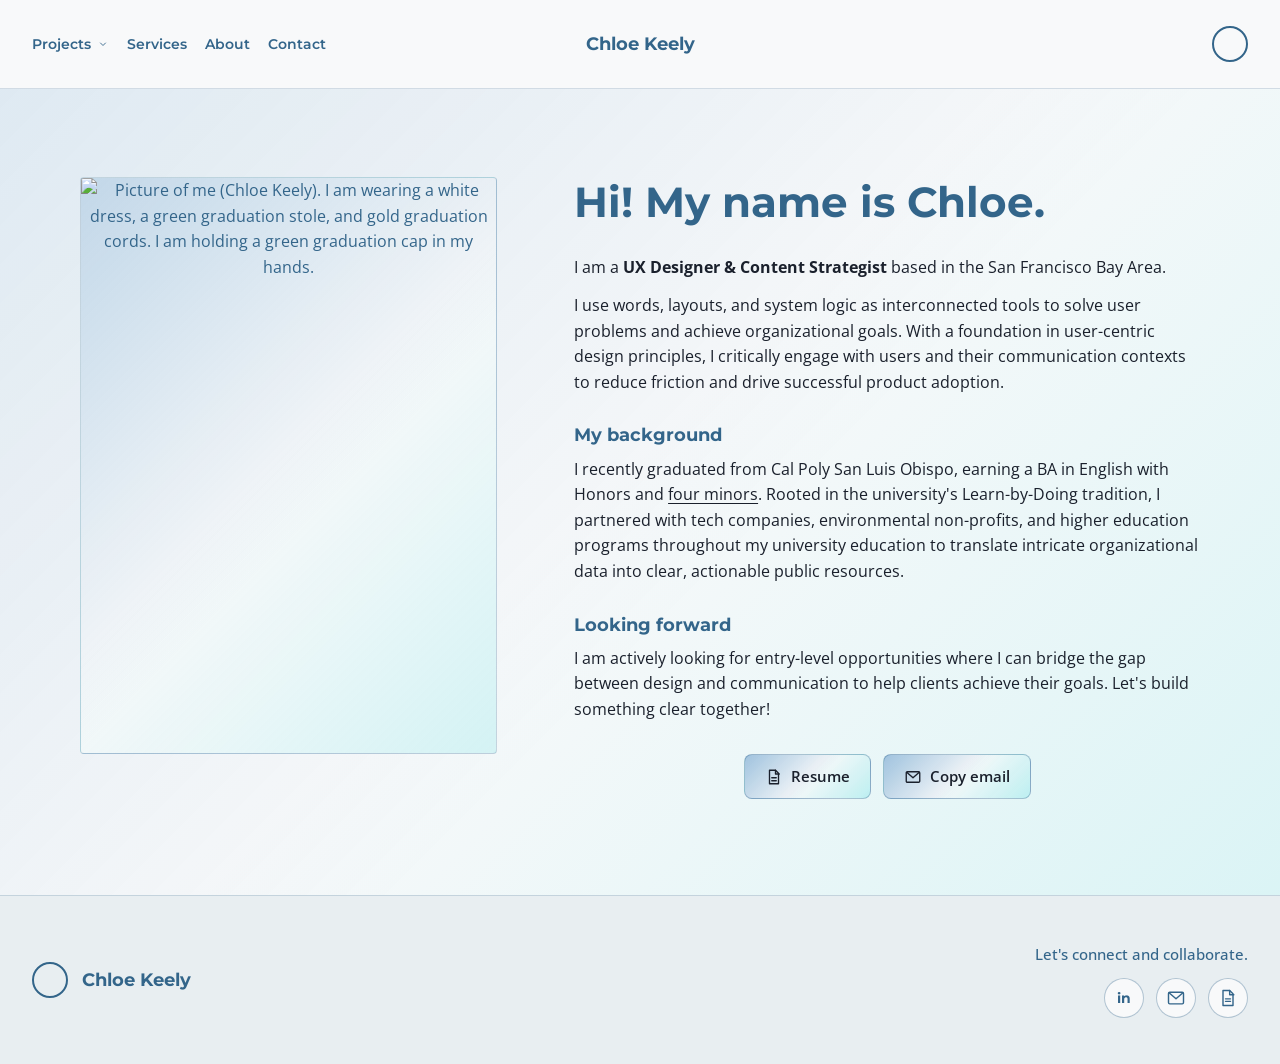
==== commit 6ab5613f: "WEBP About Page Headshot" ====
--- a/about.html
+++ b/about.html
@@ -7,6 +7,7 @@
 		<link rel="stylesheet" href="./style.css">
 	</head>
 	<body>
+		<a class="skip-link" href="#main-content">Skip to main content</a>
 		<header class="site-header">
 			<nav class="site-nav" aria-label="Main navigation">
 				<ul class="nav-links" id="main-menu">
@@ -31,10 +32,10 @@
 			</nav>
 		</header>
 
-		<main class="about-page">
+		<main id="main-content" class="about-page">
 			<section class="about-layout" id="about" aria-labelledby="about-title">
 				<div class="about-portrait">
-					<img src="./Media/Chloe_Keely_Headshot.jpg" alt="Picture of me (Chloe Keely). I am wearing a white dress, a green graduation stole, and gold graduation cords. I am holding a green graduation cap in my hands.">
+					<img src="./Media/optimized/chloe-headshot-900w.webp" alt="Picture of me (Chloe Keely). I am wearing a white dress, a green graduation stole, and gold graduation cords. I am holding a green graduation cap in my hands." width="900" height="1245">
 				</div>
 				<div class="about-copy">
 					<h1 id="about-title">Hi! My name is Chloe.</h1>
--- a/style.css
+++ b/style.css
@@ -37,6 +37,27 @@
 a {
 	color: inherit;
 	text-decoration: none;
+}
+
+.skip-link {
+	position: absolute;
+	left: 16px;
+	z-index: 100;
+	padding: 10px 14px;
+	border: 2px solid var(--color-structure);
+	border-radius: 6px;
+	background: var(--color-canvas);
+	color: var(--color-structure);
+	font-family: var(--font-heading);
+	font-size: 14px;
+	font-weight: 700;
+	text-decoration: none;
+	transform: translateY(-140%);
+	transition: transform 0.2s ease;
+}
+
+.skip-link:focus {
+	transform: translateY(16px);
 }
 
 a:focus-visible {
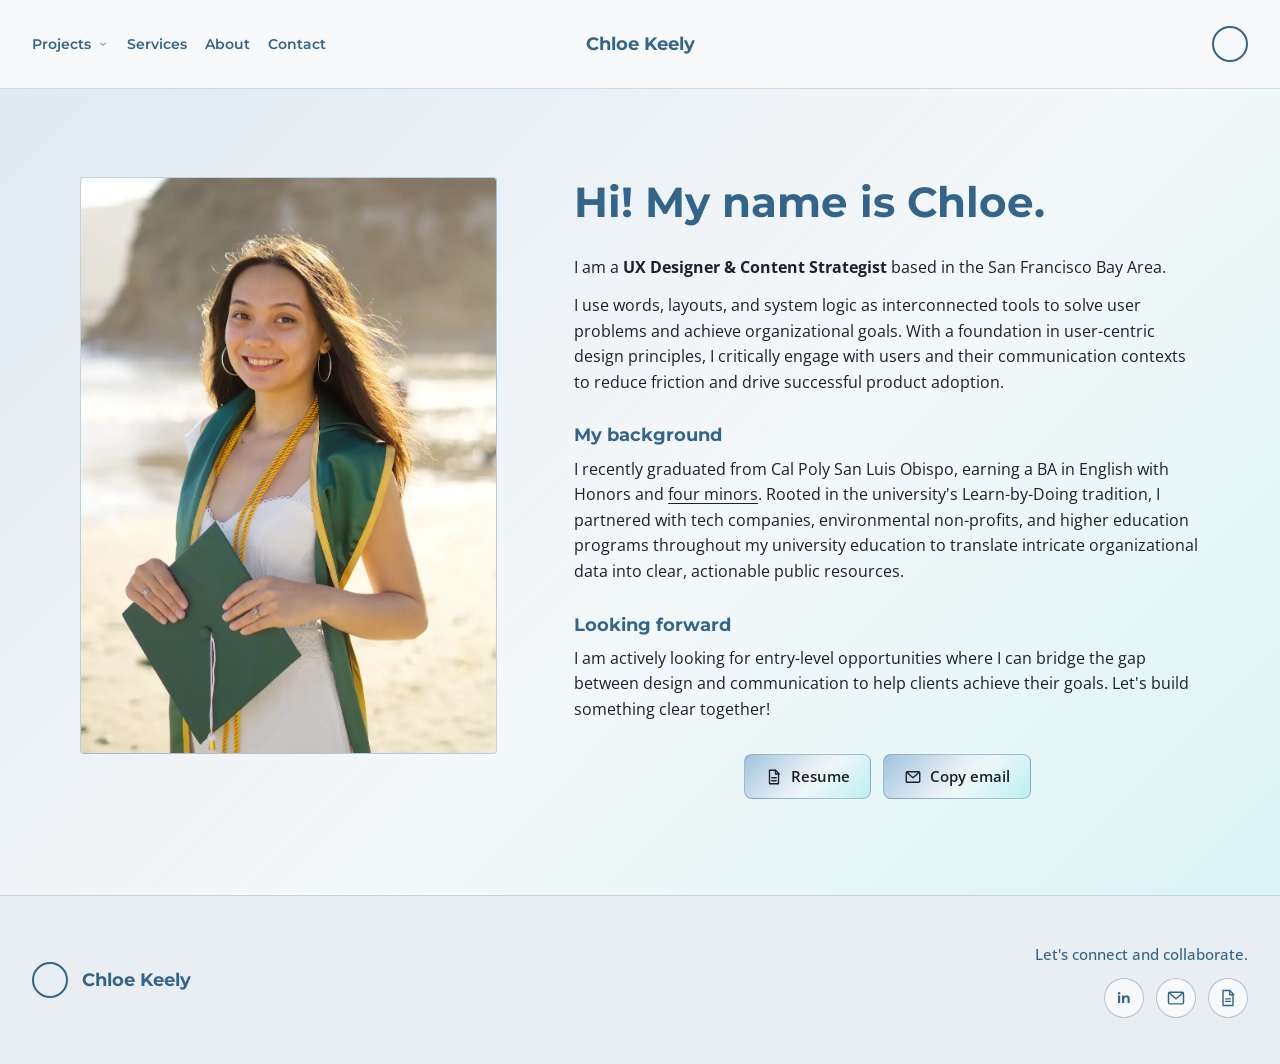
==== commit 172a2522: "Font Loading Update" ====
--- a/about.html
+++ b/about.html
@@ -4,6 +4,9 @@
 		<meta charset="UTF-8">
 		<meta name="viewport" content="width=device-width, initial-scale=1.0">
 		<title>About | Chloe Keely</title>
+		<link rel="preconnect" href="https://fonts.googleapis.com">
+		<link rel="preconnect" href="https://fonts.gstatic.com" crossorigin>
+		<link href="https://fonts.googleapis.com/css2?family=Montserrat:wght@600;700&family=Open+Sans:wght@400;500;600;700&display=swap" rel="stylesheet">
 		<link rel="stylesheet" href="./style.css">
 	</head>
 	<body>
@@ -35,7 +38,7 @@
 		<main id="main-content" class="about-page">
 			<section class="about-layout" id="about" aria-labelledby="about-title">
 				<div class="about-portrait">
-					<img src="./Media/optimized/chloe-headshot-900w.webp" alt="Picture of me (Chloe Keely). I am wearing a white dress, a green graduation stole, and gold graduation cords. I am holding a green graduation cap in my hands." width="900" height="1245">
+					<img src="./Media/Optimized/Chloe_Keely_Headshot.webp" alt="Picture of me (Chloe Keely). I am wearing a white dress, a green graduation stole, and gold graduation cords. I am holding a green graduation cap in my hands." width="800" height="1106">
 				</div>
 				<div class="about-copy">
 					<h1 id="about-title">Hi! My name is Chloe.</h1>
--- a/style.css
+++ b/style.css
@@ -1,5 +1,3 @@
-@import url('https://fonts.googleapis.com/css2?family=Montserrat:wght@600;700&family=Open+Sans:wght@400;500&display=swap');
-
 :root {
 	color-scheme: light;
 	--color-canvas: #F8F9FA;
